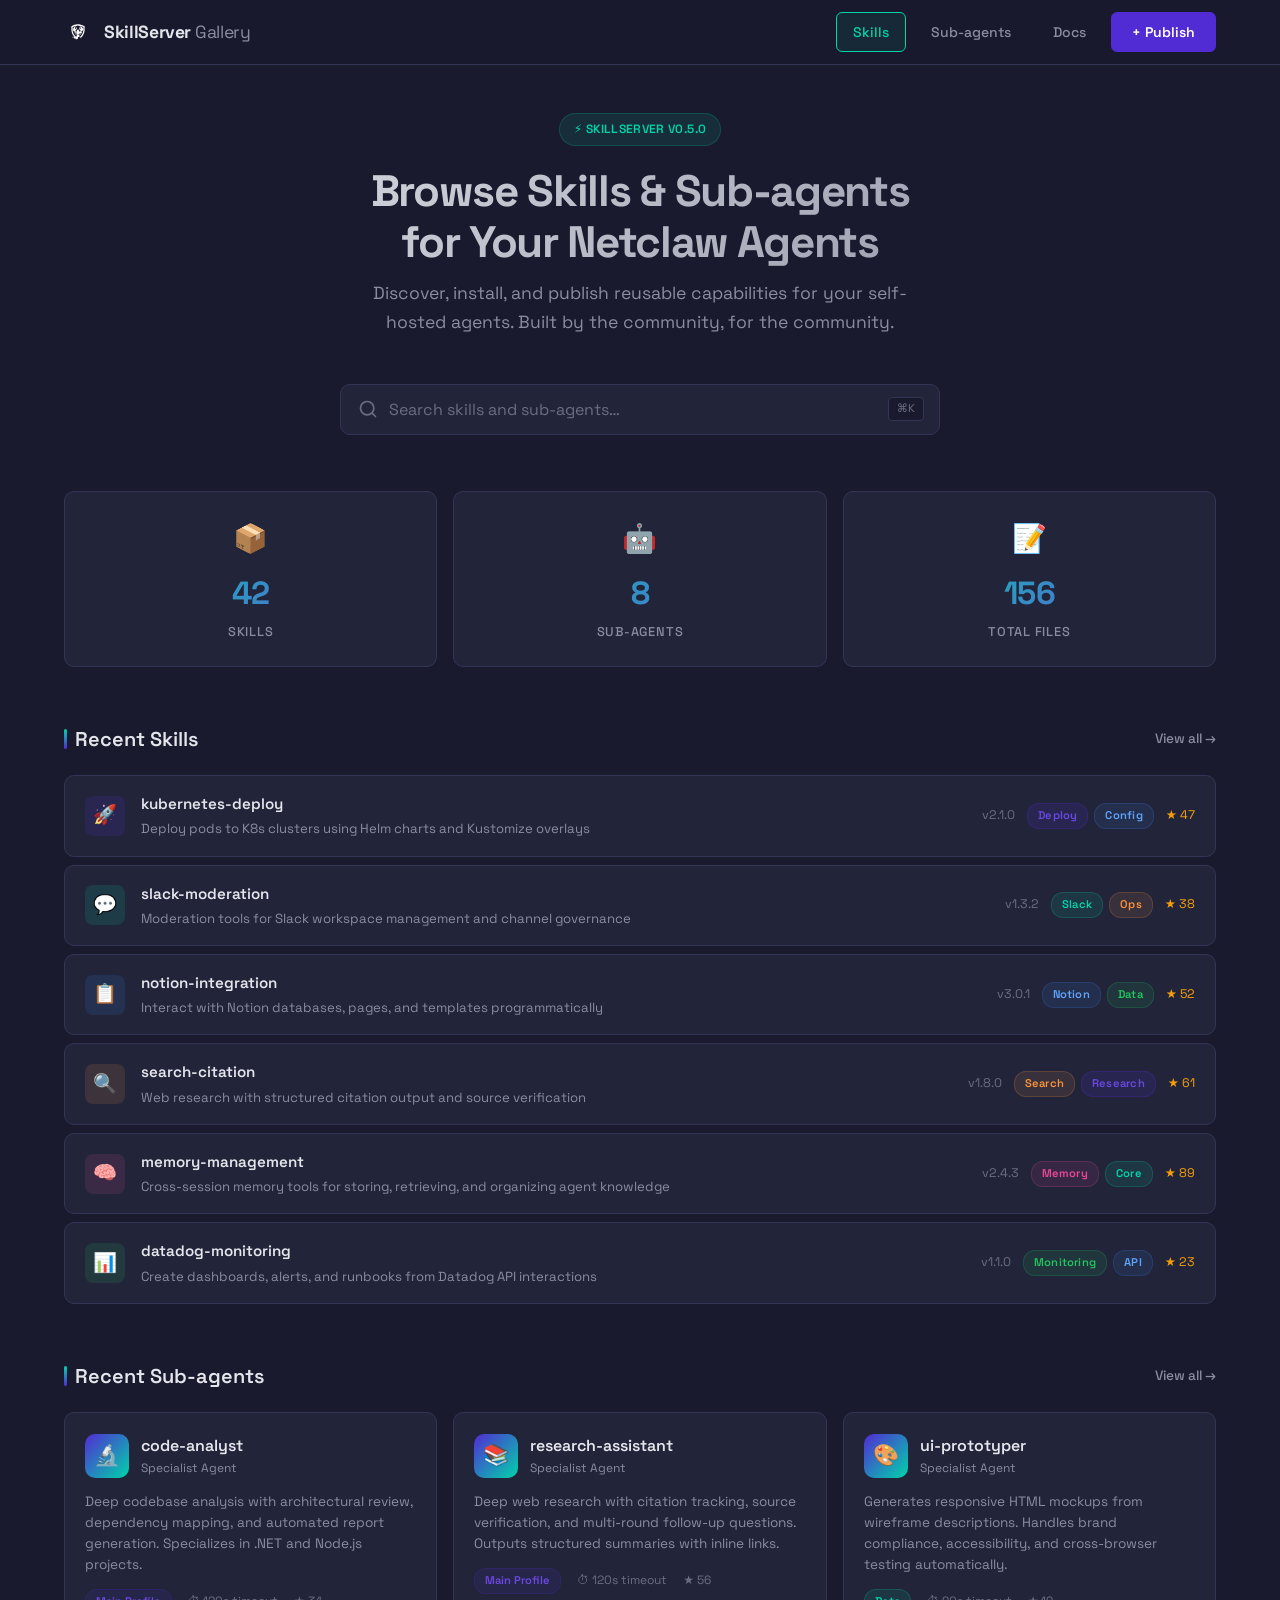
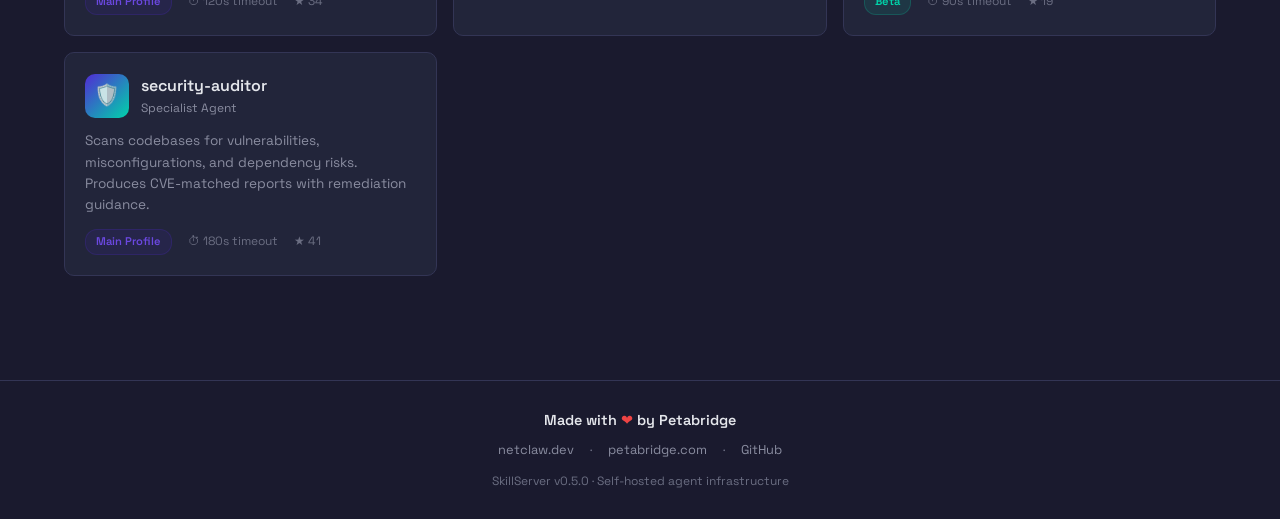
==== src/SkillServer/wwwroot/index.html @ 47d84a57 "feat: add static gallery UI mockups - Shared stylesheet (style.css) with NetClaw brand styling - Hom" ====
<!DOCTYPE html>
<html lang="en">
<head>
<meta charset="utf-8">
<meta name="viewport" content="width=device-width, initial-scale=1">
<title>SkillServer Gallery</title>
<link rel="preconnect" href="https://fonts.googleapis.com">
<link rel="preconnect" href="https://fonts.gstatic.com" crossorigin>
<link href="https://fonts.googleapis.com/css2?family=Space+Grotesk:wght@400;500;600;700&display=swap" rel="stylesheet">
<link rel="stylesheet" href="style.css">
</head>
<body>

<!-- ═══ NAV ═══ -->
<nav class="nav">
  <div class="nav-inner">
    <a href="/" class="nav-brand">
      <!-- Netclaw lobster icon (extracted from brand, white fill, no bg) -->
      <svg xmlns="http://www.w3.org/2000/svg" viewBox="0 0 2048 2048" width="32" height="32">
        <path d="M997.4 461.4c56.9-4 122.9 3.9 178.9 14.3 122 22.7 225.5 64 333.4 124.1 1.3 67-1.7 133.4 1.3 200.4.4 34.8 1.7 68.6-1.3 103.3-11.4 146.6-62.7 287.3-148.3 406.8-47.9 65.6-114.9 133.7-177.3 186 5.9-9 10.5-18.8 13.7-29.1 4.7-16.2 3.2-36.8-5.3-52.3-8.6-15.4-25.2-18.6-40.9-23.1 25.8-20.9 43.1-34.8 67.3-58.1 117.6-113.4 183.7-273.2 195.6-435 2.6-35.6 2.2-68.5 2.2-104.4L1417 660.8c-112.7-58.5-237-97.4-364.3-103-26.1-1.5-49.4-.5-75.4 1.3-124 8.4-234.9 45.9-345.1 101.4-.2 41.8-.1 83.5.3 125.3.193 70.3-.91 133.3 12.985 202.9 25.533 127.93 77.16 241.16 169.278 334.53 16.006 16.07 32.907 31.23 50.621 45.41 10.24 8.09 20.941 15.34 30.894 23.79-18.984 6.01-38.382 10.21-44.136 32.5-6.934 26.87 1.98 49.11 14.661 72.49-42.539-35.75-84.017-77.92-121.26-118.9-120.792-132.91-187.237-296.13-202.704-474.582-4.246-48.987-3.469-100.891-3.545-150.65L539.2 658.1c-.01-18.28-1.19-39.61.933-57.82C679.4 518 836.36 470.5 997.4 461.4z" fill="white"/>
        <path d="M1012 1180.4c4.4-.52 13.33-.66 18.02-.48 33.49 1.3 70.13 15.87 93.92 39.72 4.68 4.9 7.94 11.8 7.33 18.72-1.17 13.51-21.58 26.17-31.78 34.41 8.53-.02 29.73.13 34.1 8.15 10.53 19.33-30.41 46.07-18.53 56.94 75.14-6.87 21.37 38.26-3.52 62-47.77-5.71-109.99 8.72-86.82 72.4-13.49 37.09-49.71 68.46-84.99 84.6-2.58-5.13-5.95-10.61-8.67-15.74-18.83-35.53-11.69-60.97 17.35-86.81-20.97 41.9-3.97 64.94-49.32 106.17-3.71 3.17-6.54 5.08-10.53 7.82-13.81-9.48-42.92-39.19-51.78-53.56-14.936-24.24-10.58-56.34-3.91-82.54-38.446 35.78-33.447 62.55-8.254 104.38-39.044-19.13-89.362-63.02-90.821-110.59-.338-11.02-6.439-23.14-14.437-30.65-21.367-20.08-50.599-18.12-77.838-17.64-10.108 9.93-41.699 37.31-40.567 51.54-.21 2.72-1.545 5.24-3.659 6.93-7.724 6.06-25.106 3.33-34.96 2.47L947.1 1329.1c-30.39-24.28-60.325-55.52 3.166-56.42-3.188-2.71-8.619-7.04-12.028-9.22-40.215-25.71-11.836-49.47 17.414-65.77 18.314-10.21 34.497-15.05 56.387-17.28z" fill="white"/>
        <path d="M1072.7 821.2c4.03.39 6.98.79 10.04 3.3 2.03 6.48-13.6 20.97-15.67 36.37-3.89 28.83 63.95 37.61 30.57 63.2 43.15 53.65 57.27 134.69 46.26 202.02-3.83 23.38-13.28 45.44-25.45 65.68-57.56-36.61-110.11-39.94-170.83-9.05l-17.77 9.84c-38.755-69.39-33.565-162.73.808-232.8C937 948.68 944.2 937.44 952 925.6c-3.966-3.077-8.276-6.539-9.275-11.844-3.223-17.116 30.137-25.209 36.525-37.772 11.967-23.535-12.18-37.332-14.386-46.695 5.755-13.591 23.263-3.305 28.767 5.378 8.211 12.949 7.201 20.788 5.006 34.736 22.41-5.66 27.71-7.483 50.76-.112-1.62-20.186.11-39.548 23.33-45.323z" fill="white"/>
        <path d="M1167.6 613.4c23.69-2.58 68.43 9.06 90.06 18.68 55.96 24.88 104.11 70.44 126.68 127.97 17.28 43.51 18.92 91.91 1.06 135.36-38.07 92.59-148.8 110.08-187.8 6.712-12.19-6.733-17.89-11.857-27.73-21.634-59.04-59.52-78.15-172.91-2.38-227.38-5.83-24.647-10.57-42.002-7.25-67.591C1162.25 727.1 1170.91 748.57 1197.76 770.25c2.22 8.23 3.23 13.45 4.57 21.91 15.49-15.75 51.04-4.66 30.78 34.07 11.7-14.48 14.35-35.24-2.21-47.13 11.7-21.31 6.92-37.58-10.58-51.15-10.68-35.76-33.11-47.47-64.05-63.7-4.63.81-10.31 1.16-13.67 1.58z" fill="white"/>
        <path d="M869.9 613.4c7.52-.76 18.25-.2 25.78.48-21.61 12.04-52.66 29.14-60.16 54.84-4.41 15.1-11.94 15.23-18.31 29.02-4.53 9.81-4.49 20.97-1.07 31.09-14.95 14.11-17 32.55-2.78 48.02-2.97 6.13-6.43 14.06-5.37 21 1.952 12.76 17.212 12.455 26.745 15.474 3.475 1.1 7.451 3.95 10.488 6.051.858-7.025 1.682-13.125 2.959-20.077 8-8.365 16.679-12.614 23.14-23.685 24.736-42.386 20.678-78.032 10.976-122.311 3.529 2.672 6.99 5.432 10.381 8.279C916.42 687.99 929.68 720.48 931.64 750.21c3.302 50.27-14.78 94.36-47.06 131.99-11.04 12.05-20.55 18.65-34 27.35-2.8 12.76-8.46 24.71-16.58 34.94-15.24 18.84-39.27 32.32-63.42 34.62-36.39 3.46-67.62-18.98-88.73-46.65-32.71-42.89-26.64-99.93-11.66-150.46 8.905-30.03 23.141-53.7 43.366-77.39C745.58 648 805.84 617.6 869.9 613.4z" fill="white"/>
        <path d="M845.7 950.6c14.88 6.32 3.59 19.98 13.27 29.05C864.5 985.2 872.2 978 878.5 978.1c11.64.25 16.24 13.92 15.06 23.71-2.84 23.43-8.1 45.95-7.58 69.72-25.67-4.03-42.35-7.76-66.26-18.77-30.45-14.19-55.93-37.22-73.12-66.08 27.73 3.34 53.31-1.5 76.4-17.9C831.3 961 837.9 954.1 845.7 950.6z" fill="white"/>
        <path d="M1202.8 951.4c3.86 1.02 19.14 15.94 27.21 20.65 22.56 13.14 47.65 20.22 73.41 14.27-16.55 30.23-38.98 49.74-69.04 66.08-26.52 12.7-40.65 15.84-68.98 19.06-.39-10.71-1.39-21.39-3.07-31.99-1.88-12.39-8.51-35.03-6.83-44.75 2.4-13.84 17.6-17.95 27.92-11.94 7.61 4.43 14.13-13.26 12.55-19.12-1.07-3.96 2-8.75 6.72-12.25z" fill="white"/>
        <path d="M721.1 1012.4c5.03 4.06 16.35 19.6 24.56 26.59 42.95 36.53 83.58 51.3 138.12 58.32.68 13.59 2.59 27.09 5.69 40.34-29.1 0-57.76-7.05-83.58-20.45-41.91-22.07-70.76-59.91-84.79-104.7z" fill="white"/>
        <path d="M1328.5 1012c.31 11.48-24.36 52.78-33.02 62.6-40.16 45.54-76.97 57.86-134.16 63.5-.57-3.03-5.01-33.38-5.37-41.7-3.63-.17-7.24-.41-10.86-.74-60.42-5.45-113.7-37.68-152.09-83.66z" fill="white"/>
        <path d="M732.9 1120.5c10.79 7.1 21.16 17.68 33.09 24.8 28.87 17.22 62.24 29.51 96.33 27.11 12.29-.87 23.03-3.55 34.8-6.25l15.91 34.22C846.1 1227 764.4 1181 732.9 1120.5z" fill="white"/>
        <path d="M1313.9 1123l.66 1.36c-25.9 41.38-66.3 73.56-115.22 81.14-23.51 3.65-41.92 1.11-64.73-3.99 3.61-9.37 12.68-26.04 17.5-35.97 8.44 3.31 17.27 5.54 26.28 6.63 52.21 6.2 96.02-18.8 135.51-49.17z" fill="white"/>
      </svg>
      <div class="nav-brand-text">SkillServer<span>Gallery</span></div>
    </a>
    <div class="nav-links">
      <a href="/skills" class="nav-link active">Skills</a>
      <a href="/sub-agents" class="nav-link">Sub-agents</a>
      <a href="/docs" class="nav-link">Docs</a>
      <a href="/publish" class="nav-cta">+ Publish</a>
    </div>
  </div>
</nav>

<!-- ═══ MAIN ═══ -->
<main class="main">

  <!-- Hero -->
  <section class="hero">
    <div class="hero-badge">⚡ SkillServer v0.5.0</div>
    <h1>Browse Skills &amp; Sub-agents<br>for Your Netclaw Agents</h1>
    <p>Discover, install, and publish reusable capabilities for your self-hosted agents. Built by the community, for the community.</p>
  </section>

  <!-- Search -->
  <div class="search-wrap">
    <svg class="search-icon" viewBox="0 0 24 24" fill="none" stroke="currentColor" stroke-width="2" stroke-linecap="round" stroke-linejoin="round"><circle cx="11" cy="11" r="8"/><line x1="21" y1="21" x2="16.65" y2="16.65"/></svg>
    <input type="text" class="search-input" placeholder="Search skills and sub-agents…" readonly>
    <span class="search-kbd">⌘K</span>
  </div>

  <!-- Stats -->
  <div class="stats">
    <div class="stat">
      <div class="stat-icon">📦</div>
      <div>
        <div class="stat-number">42</div>
        <div class="stat-label">Skills</div>
      </div>
    </div>
    <div class="stat">
      <div class="stat-icon">🤖</div>
      <div>
        <div class="stat-number">8</div>
        <div class="stat-label">Sub-agents</div>
      </div>
    </div>
    <div class="stat">
      <div class="stat-icon">📝</div>
      <div>
        <div class="stat-number">156</div>
        <div class="stat-label">Total Files</div>
      </div>
    </div>
  </div>

  <!-- Recent Skills -->
  <section class="section">
    <div class="section-header">
      <h2>Recent Skills</h2>
      <a href="/skills">View all →</a>
    </div>
    <div class="skill-list">

      <div class="skill-card">
        <div class="skill-icon purple">🚀</div>
        <div class="skill-info">
          <div class="skill-name">kubernetes-deploy</div>
          <div class="skill-desc">Deploy pods to K8s clusters using Helm charts and Kustomize overlays</div>
        </div>
        <div class="skill-meta">
          <span class="skill-version">v2.1.0</span>
          <div class="tags">
            <span class="tag tag-purple">Deploy</span>
            <span class="tag tag-blue">Config</span>
          </div>
          <span class="skill-stars">★ 47</span>
        </div>
      </div>

      <div class="skill-card">
        <div class="skill-icon teal">💬</div>
        <div class="skill-info">
          <div class="skill-name">slack-moderation</div>
          <div class="skill-desc">Moderation tools for Slack workspace management and channel governance</div>
        </div>
        <div class="skill-meta">
          <span class="skill-version">v1.3.2</span>
          <div class="tags">
            <span class="tag tag-teal">Slack</span>
            <span class="tag tag-orange">Ops</span>
          </div>
          <span class="skill-stars">★ 38</span>
        </div>
      </div>

      <div class="skill-card">
        <div class="skill-icon blue">📋</div>
        <div class="skill-info">
          <div class="skill-name">notion-integration</div>
          <div class="skill-desc">Interact with Notion databases, pages, and templates programmatically</div>
        </div>
        <div class="skill-meta">
          <span class="skill-version">v3.0.1</span>
          <div class="tags">
            <span class="tag tag-blue">Notion</span>
            <span class="tag tag-green">Data</span>
          </div>
          <span class="skill-stars">★ 52</span>
        </div>
      </div>

      <div class="skill-card">
        <div class="skill-icon orange">🔍</div>
        <div class="skill-info">
          <div class="skill-name">search-citation</div>
          <div class="skill-desc">Web research with structured citation output and source verification</div>
        </div>
        <div class="skill-meta">
          <span class="skill-version">v1.8.0</span>
          <div class="tags">
            <span class="tag tag-orange">Search</span>
            <span class="tag tag-purple">Research</span>
          </div>
          <span class="skill-stars">★ 61</span>
        </div>
      </div>

      <div class="skill-card">
        <div class="skill-icon pink">🧠</div>
        <div class="skill-info">
          <div class="skill-name">memory-management</div>
          <div class="skill-desc">Cross-session memory tools for storing, retrieving, and organizing agent knowledge</div>
        </div>
        <div class="skill-meta">
          <span class="skill-version">v2.4.3</span>
          <div class="tags">
            <span class="tag tag-pink">Memory</span>
            <span class="tag tag-teal">Core</span>
          </div>
          <span class="skill-stars">★ 89</span>
        </div>
      </div>

      <div class="skill-card">
        <div class="skill-icon green">📊</div>
        <div class="skill-info">
          <div class="skill-name">datadog-monitoring</div>
          <div class="skill-desc">Create dashboards, alerts, and runbooks from Datadog API interactions</div>
        </div>
        <div class="skill-meta">
          <span class="skill-version">v1.1.0</span>
          <div class="tags">
            <span class="tag tag-green">Monitoring</span>
            <span class="tag tag-blue">API</span>
          </div>
          <span class="skill-stars">★ 23</span>
        </div>
      </div>

    </div>
  </section>

  <!-- Recent Sub-agents -->
  <section class="section">
    <div class="section-header">
      <h2>Recent Sub-agents</h2>
      <a href="/sub-agents">View all →</a>
    </div>
    <div class="agent-grid">

      <div class="agent-card">
        <div class="agent-header">
          <div class="agent-avatar">🔬</div>
          <div>
            <div class="agent-name">code-analyst</div>
            <div class="agent-type">Specialist Agent</div>
          </div>
        </div>
        <div class="agent-body">Deep codebase analysis with architectural review, dependency mapping, and automated report generation. Specializes in .NET and Node.js projects.</div>
        <div class="agent-footer">
          <span class="agent-badge">Main Profile</span>
          <span class="agent-stat">⏱ 120s timeout</span>
          <span class="agent-stat">★ 34</span>
        </div>
      </div>

      <div class="agent-card">
        <div class="agent-header">
          <div class="agent-avatar">📚</div>
          <div>
            <div class="agent-name">research-assistant</div>
            <div class="agent-type">Specialist Agent</div>
          </div>
        </div>
        <div class="agent-body">Deep web research with citation tracking, source verification, and multi-round follow-up questions. Outputs structured summaries with inline links.</div>
        <div class="agent-footer">
          <span class="agent-badge">Main Profile</span>
          <span class="agent-stat">⏱ 120s timeout</span>
          <span class="agent-stat">★ 56</span>
        </div>
      </div>

      <div class="agent-card">
        <div class="agent-header">
          <div class="agent-avatar">🎨</div>
          <div>
            <div class="agent-name">ui-prototyper</div>
            <div class="agent-type">Specialist Agent</div>
          </div>
        </div>
        <div class="agent-body">Generates responsive HTML mockups from wireframe descriptions. Handles brand compliance, accessibility, and cross-browser testing automatically.</div>
        <div class="agent-footer">
          <span class="agent-badge teal">Beta</span>
          <span class="agent-stat">⏱ 90s timeout</span>
          <span class="agent-stat">★ 19</span>
        </div>
      </div>

      <div class="agent-card">
        <div class="agent-header">
          <div class="agent-avatar">🛡️</div>
          <div>
            <div class="agent-name">security-auditor</div>
            <div class="agent-type">Specialist Agent</div>
          </div>
        </div>
        <div class="agent-body">Scans codebases for vulnerabilities, misconfigurations, and dependency risks. Produces CVE-matched reports with remediation guidance.</div>
        <div class="agent-footer">
          <span class="agent-badge">Main Profile</span>
          <span class="agent-stat">⏱ 180s timeout</span>
          <span class="agent-stat">★ 41</span>
        </div>
      </div>

    </div>
  </section>

</main>

<!-- ═══ FOOTER ═══ -->
<footer class="footer">
  <div class="footer-inner">
    <div class="footer-brand">Made with <span class="heart">❤️</span> by Petabridge</div>
    <div class="footer-links">
      <a href="https://netclaw.dev">netclaw.dev</a>
      <span>·</span>
      <a href="https://petabridge.com">petabridge.com</a>
      <span>·</span>
      <a href="https://github.com/netclaw-dev">GitHub</a>
    </div>
    <div class="footer-version">SkillServer v0.5.0 · Self-hosted agent infrastructure</div>
  </div>
</footer>

</body>
</html>
---- src/SkillServer/wwwroot/style.css ----
/* SkillServer Gallery - Shared Stylesheet */
/* ── Reset ── */
*,*::before,*::after{box-sizing:border-box;margin:0;padding:0}
:root{
  --purple:#512BD4;--purple-light:#6B48E0;--purple-dark:#3D1F9E;
  --teal:#00D4AA;--teal-dark:#00B894;
  --bg:#1a1a2e;--bg-card:#22253a;--bg-card-hover:#2a2d4a;
  --border:#333555;--border-light:#444666;
  --text:#e4e6eb;--text-muted:#8a8da0;--text-dim:#6b6e82;
  --radius:10px;--radius-sm:6px;
}
html{scroll-behavior:smooth}
body{font-family:'Space Grotesk',system-ui,sans-serif;background:var(--bg);color:var(--text);line-height:1.6;min-height:100vh;display:flex;flex-direction:column;-webkit-font-smoothing:antialiased;-moz-osx-font-smoothing:grayscale}
a{color:var(--teal);text-decoration:none;transition:color .2s}
a:hover{color:var(--teal-dark)}

/* ── NAV ── */
.nav{position:sticky;top:0;z-index:100;background:rgba(26,26,46,.85);backdrop-filter:blur(12px);-webkit-backdrop-filter:blur(12px);border-bottom:1px solid var(--border)}
.nav-inner{max-width:1200px;margin:0 auto;padding:0 24px;display:flex;align-items:center;justify-content:space-between;height:64px}
.nav-brand{display:flex;align-items:center;gap:12px}
.nav-brand svg{height:28px;width:auto}
.nav-brand-text{font-size:1.1rem;font-weight:700;letter-spacing:-.02em;color:var(--text)}
.nav-brand-text span{color:var(--text-muted);font-weight:400;margin-left:4px}
.nav-links{display:flex;align-items:center;gap:8px}
.nav-link{padding:8px 16px;border-radius:var(--radius-sm);font-size:.875rem;font-weight:500;color:var(--text-muted);transition:all .2s;border:1px solid transparent}
.nav-link:hover{color:var(--text);background:var(--bg-card);border-color:var(--border)}
.nav-link.active{color:var(--teal);border-color:var(--teal);background:rgba(0,212,170,.08)}
.nav-cta{padding:8px 20px;border-radius:var(--radius-sm);font-size:.875rem;font-weight:600;color:#fff;background:var(--purple);border:1px solid var(--purple);transition:all .2s}
.nav-cta:hover{background:var(--purple-light);border-color:var(--purple-light);color:#fff}

/* ── MAIN ── */
.main{flex:1;max-width:1200px;margin:0 auto;padding:48px 24px;width:100%}

/* ── HERO ── */
.hero{text-align:center;margin-bottom:48px}
.hero-badge{display:inline-flex;align-items:center;gap:6px;padding:6px 14px;border-radius:20px;font-size:.75rem;font-weight:600;color:var(--teal);background:rgba(0,212,170,.1);border:1px solid rgba(0,212,170,.2);margin-bottom:20px;letter-spacing:.03em;text-transform:uppercase}
.hero h1{font-size:2.75rem;font-weight:700;line-height:1.15;letter-spacing:-.03em;margin-bottom:12px;background:linear-gradient(135deg,var(--text) 0%,var(--text-muted) 100%);-webkit-background-clip:text;-webkit-text-fill-color:transparent;background-clip:text}
.hero p{font-size:1.1rem;color:var(--text-muted);max-width:560px;margin:0 auto 32px}

/* ── PAGE HEADER ── */
.page-header{display:flex;align-items:center;justify-content:space-between;margin-bottom:32px;flex-wrap:wrap;gap:16px}
.page-header h1{font-size:1.75rem;font-weight:700;letter-spacing:-.02em}
.page-header p{font-size:.95rem;color:var(--text-muted)}
.breadcrumb{display:flex;align-items:center;gap:8px;font-size:.85rem;color:var(--text-muted);margin-bottom:24px}
.breadcrumb a{color:var(--teal)}
.breadcrumb a:hover{color:var(--teal-dark)}
.breadcrumb span{color:var(--text-dim)}

/* ── SEARCH ── */
.search-wrap{max-width:600px;margin:0 auto 56px;position:relative}
.search-wrap svg.search-icon{position:absolute;left:18px;top:50%;transform:translateY(-50%);width:20px;height:20px;color:var(--text-dim);pointer-events:none}
.search-input{width:100%;padding:14px 20px 14px 48px;border-radius:var(--radius);border:1px solid var(--border);background:var(--bg-card);color:var(--text);font-family:inherit;font-size:1rem;outline:none;transition:border-color .2s,box-shadow .2s}
.search-input::placeholder{color:var(--text-dim)}
.search-input:focus{border-color:var(--purple);box-shadow:0 0 0 3px rgba(81,43,212,.25)}
.search-kbd{position:absolute;right:16px;top:50%;transform:translateY(-50%);padding:2px 8px;border-radius:4px;font-size:.7rem;font-family:inherit;color:var(--text-dim);background:var(--bg);border:1px solid var(--border)}
.search-wrap-inline{max-width:400px;position:relative}
.search-wrap-inline .search-input{font-size:.875rem;padding:10px 16px 10px 40px}
.search-wrap-inline svg.search-icon{width:16px;height:16px;left:12px}

/* ── STATS ── */
.stats{display:grid;grid-template-columns:repeat(3,1fr);gap:16px;margin-bottom:56px}
.stat{background:var(--bg-card);border:1px solid var(--border);border-radius:var(--radius);padding:24px;text-align:center;transition:border-color .2s,transform .2s}
.stat:hover{border-color:var(--border-light);transform:translateY(-2px)}
.stat-icon{font-size:1.75rem;margin-bottom:8px}
.stat-number{font-size:2rem;font-weight:700;letter-spacing:-.02em;margin-bottom:2px;background:linear-gradient(135deg,var(--teal) 0%,var(--purple-light) 100%);-webkit-background-clip:text;-webkit-text-fill-color:transparent;background-clip:text}
.stat-label{font-size:.8rem;color:var(--text-muted);text-transform:uppercase;letter-spacing:.06em;font-weight:500}

/* ── SECTIONS ── */
.section{margin-bottom:56px}
.section-header{display:flex;align-items:center;justify-content:space-between;margin-bottom:20px}
.section-header h2{font-size:1.25rem;font-weight:600;display:flex;align-items:center;gap:8px}
.section-header h2::before{content:'';width:3px;height:20px;border-radius:2px;background:linear-gradient(180deg,var(--teal),var(--purple))}
.section-header a{font-size:.85rem;font-weight:500;color:var(--text-muted);transition:color .2s}
.section-header a:hover{color:var(--teal)}

/* ── SKILL CARDS ── */
.skill-list{display:flex;flex-direction:column;gap:8px}
.skill-card{display:flex;align-items:center;gap:16px;padding:16px 20px;background:var(--bg-card);border:1px solid var(--border);border-radius:var(--radius);transition:all .2s;cursor:default}
.skill-card:hover{border-color:var(--border-light);background:var(--bg-card-hover);transform:translateX(4px)}
.skill-icon{width:40px;height:40px;border-radius:8px;display:flex;align-items:center;justify-content:center;font-size:1.2rem;flex-shrink:0}
.skill-icon.purple{background:rgba(81,43,212,.15);color:var(--purple-light)}
.skill-icon.teal{background:rgba(0,212,170,.12);color:var(--teal)}
.skill-icon.blue{background:rgba(59,130,246,.12);color:#60a5fa}
.skill-icon.orange{background:rgba(251,146,60,.12);color:#fb923c}
.skill-icon.pink{background:rgba(236,72,153,.12);color:#ec4899}
.skill-icon.green{background:rgba(34,197,94,.12);color:#22c55e}
.skill-info{flex:1;min-width:0}
.skill-name{font-weight:600;font-size:.95rem;margin-bottom:2px}
.skill-desc{font-size:.825rem;color:var(--text-muted);white-space:nowrap;overflow:hidden;text-overflow:ellipsis}
.skill-meta{display:flex;align-items:center;gap:12px;flex-shrink:0}
.skill-version{font-size:.78rem;color:var(--text-dim);font-family:'Space Grotesk',monospace;white-space:nowrap}
.skill-stars{display:flex;align-items:center;gap:4px;font-size:.78rem;color:#f59e0b;white-space:nowrap}
.tag{display:inline-flex;padding:3px 10px;border-radius:12px;font-size:.7rem;font-weight:600;letter-spacing:.02em}
.tag-purple{background:rgba(81,43,212,.15);color:var(--purple-light);border:1px solid rgba(81,43,212,.25)}
.tag-teal{background:rgba(0,212,170,.1);color:var(--teal);border:1px solid rgba(0,212,170,.2)}
.tag-blue{background:rgba(59,130,246,.1);color:#60a5fa;border:1px solid rgba(59,130,246,.2)}
.tag-orange{background:rgba(251,146,60,.1);color:#fb923c;border:1px solid rgba(251,146,60,.2)}
.tag-pink{background:rgba(236,72,153,.1);color:#ec4899;border:1px solid rgba(236,72,153,.2)}
.tag-green{background:rgba(34,197,94,.1);color:#22c55e;border:1px solid rgba(34,197,94,.2)}
.tags{display:flex;gap:6px;flex-wrap:wrap;flex-shrink:0}

/* ── SUB-AGENT CARDS ── */
.agent-grid{display:grid;grid-template-columns:repeat(auto-fill,minmax(340px,1fr));gap:16px}
.agent-card{background:var(--bg-card);border:1px solid var(--border);border-radius:var(--radius);padding:20px;transition:all .2s}
.agent-card:hover{border-color:var(--border-light);background:var(--bg-card-hover);transform:translateY(-2px)}
.agent-header{display:flex;align-items:center;gap:12px;margin-bottom:12px}
.agent-avatar{width:44px;height:44px;border-radius:10px;display:flex;align-items:center;justify-content:center;font-size:1.3rem;flex-shrink:0;background:linear-gradient(135deg,var(--purple),var(--teal))}
.agent-name{font-weight:600;font-size:1rem}
.agent-type{font-size:.75rem;color:var(--text-muted);margin-top:1px}
.agent-body{font-size:.85rem;color:var(--text-muted);margin-bottom:14px;line-height:1.55}
.agent-footer{display:flex;align-items:center;gap:16px}
.agent-badge{display:inline-flex;align-items:center;gap:4px;padding:3px 10px;border-radius:12px;font-size:.7rem;font-weight:600;background:rgba(81,43,212,.1);color:var(--purple-light);border:1px solid rgba(81,43,212,.2)}
.agent-badge.teal{background:rgba(0,212,170,.1);color:var(--teal);border-color:rgba(0,212,170,.2)}
.agent-stat{font-size:.75rem;color:var(--text-dim);display:flex;align-items:center;gap:4px}

/* ── FILTER BAR ── */
.filter-bar{display:flex;align-items:center;gap:12px;margin-bottom:24px;flex-wrap:wrap}
.filter-btn{padding:6px 14px;border-radius:20px;font-size:.8rem;font-weight:500;color:var(--text-muted);background:transparent;border:1px solid var(--border);cursor:pointer;transition:all .2s}
.filter-btn:hover{color:var(--text);border-color:var(--border-light);background:var(--bg-card)}
.filter-btn.active{color:var(--teal);border-color:var(--teal);background:rgba(0,212,170,.08)}
.result-count{font-size:.85rem;color:var(--text-muted);margin-left:auto}

/* ── PAGINATION ── */
.pagination{display:flex;align-items:center;justify-content:center;gap:8px;margin-top:40px}
.page-btn{width:36px;height:36px;display:flex;align-items:center;justify-content:center;border-radius:var(--radius-sm);font-size:.85rem;font-weight:500;color:var(--text-muted);background:transparent;border:1px solid var(--border);cursor:pointer;transition:all .2s}
.page-btn:hover{color:var(--text);border-color:var(--border-light);background:var(--bg-card)}
.page-btn.active{color:var(--teal);border-color:var(--teal);background:rgba(0,212,170,.08)}
.page-btn.disabled{opacity:.4;cursor:not-allowed}

/* ── DETAIL PAGE ── */
.detail-header{margin-bottom:32px}
.detail-title{display:flex;align-items:center;gap:16px;margin-bottom:8px;flex-wrap:wrap}
.detail-title h1{font-size:1.75rem;font-weight:700;letter-spacing:-.02em}
.detail-version{font-size:.9rem;color:var(--text-muted);font-family:'Space Grotesk',monospace}
.detail-version .latest{color:var(--teal);font-weight:600}
.detail-description{font-size:1.05rem;color:var(--text-muted);line-height:1.6;margin-bottom:24px;max-width:700px}
.detail-meta{display:flex;gap:24px;margin-bottom:32px;flex-wrap:wrap}
.meta-item{display:flex;flex-direction:column;gap:2px}
.meta-label{font-size:.7rem;color:var(--text-dim);text-transform:uppercase;letter-spacing:.06em}
.meta-value{font-size:.9rem;font-weight:600}

/* ── CODE BLOCK ── */
.code-block{background:var(--bg-card);border:1px solid var(--border);border-radius:var(--radius);padding:20px;font-family:'Fira Code','Cascadia Code',monospace;font-size:.85rem;line-height:1.7;overflow-x:auto;color:var(--text-muted)}
.code-block .comment{color:var(--text-dim)}
.code-block .keyword{color:var(--purple-light)}
.code-block .string{color:var(--teal)}
.code-block .title{color:var(--text)}

/* ── VERSION HISTORY ── */
.version-list{display:flex;flex-direction:column;gap:4px}
.version-row{display:flex;align-items:center;gap:16px;padding:12px 16px;border-radius:var(--radius-sm);transition:background .2s;cursor:pointer}
.version-row:hover{background:var(--bg-card)}
.version-row.current{background:var(--bg-card)}
.version-tag{font-size:.85rem;font-weight:600;font-family:'Space Grotesk',monospace;min-width:80px}
.version-tag.latest{color:var(--teal)}
.version-date{font-size:.8rem;color:var(--text-dim)}
.version-size{font-size:.8rem;color:var(--text-dim);margin-left:auto}

/* ── FOOTER ── */
.footer{border-top:1px solid var(--border);padding:28px 24px;text-align:center;margin-top:auto}
.footer-inner{max-width:1200px;margin:0 auto}
.footer-brand{font-size:.9rem;font-weight:600;color:var(--text);margin-bottom:6px}
.footer-brand .heart{color:#ef4444}
.footer-links{display:flex;align-items:center;justify-content:center;gap:16px;font-size:.8rem;color:var(--text-dim);margin-top:8px}
.footer-links a{color:var(--text-muted)}
.footer-links a:hover{color:var(--teal)}
.footer-version{font-size:.75rem;color:var(--text-dim);margin-top:12px}

/* ── COPY BUTTON ── */
.copy-btn{display:inline-flex;align-items:center;gap:6px;padding:6px 12px;border-radius:var(--radius-sm);font-size:.78rem;font-weight:500;color:var(--text-muted);background:var(--bg-card);border:1px solid var(--border);cursor:pointer;transition:all .2s;font-family:inherit}
.copy-btn:hover{color:var(--text);border-color:var(--border-light);background:var(--bg-card-hover)}
.copy-btn.copied{color:var(--teal);border-color:var(--teal);background:rgba(0,212,170,.08)}
.copy-btn svg{width:14px;height:14px;flex-shrink:0}

/* ── RESPONSIVE ── */
@media(max-width:768px){
  .nav-inner{height:56px}
  .nav-links{display:none}
  .hero h1{font-size:1.85rem}
  .hero p{font-size:.95rem}
  .stats{grid-template-columns:1fr;gap:12px}
  .stat{display:flex;align-items:center;gap:16px;text-align:left;padding:16px 20px}
  .stat-icon{margin-bottom:0;font-size:1.4rem}
  .stat-number{font-size:1.5rem;margin-bottom:0}
  .skill-card{flex-direction:column;align-items:flex-start;gap:10px;padding:14px 16px}
  .skill-meta{width:100%;justify-content:space-between}
  .agent-grid{grid-template-columns:1fr}
  .section{margin-bottom:40px}
  .main{padding:32px 16px}
  .search-kbd{display:none}
  .detail-meta{flex-direction:column;gap:12px}
  .filter-bar{gap:8px}
}
@media(max-width:480px){
  .hero h1{font-size:1.5rem}
  .hero-badge{font-size:.65rem;padding:4px 10px}
  .stat{padding:14px 16px}
  .stat-number{font-size:1.25rem}
  .agent-card{padding:16px}
  .detail-title h1{font-size:1.4rem}
}
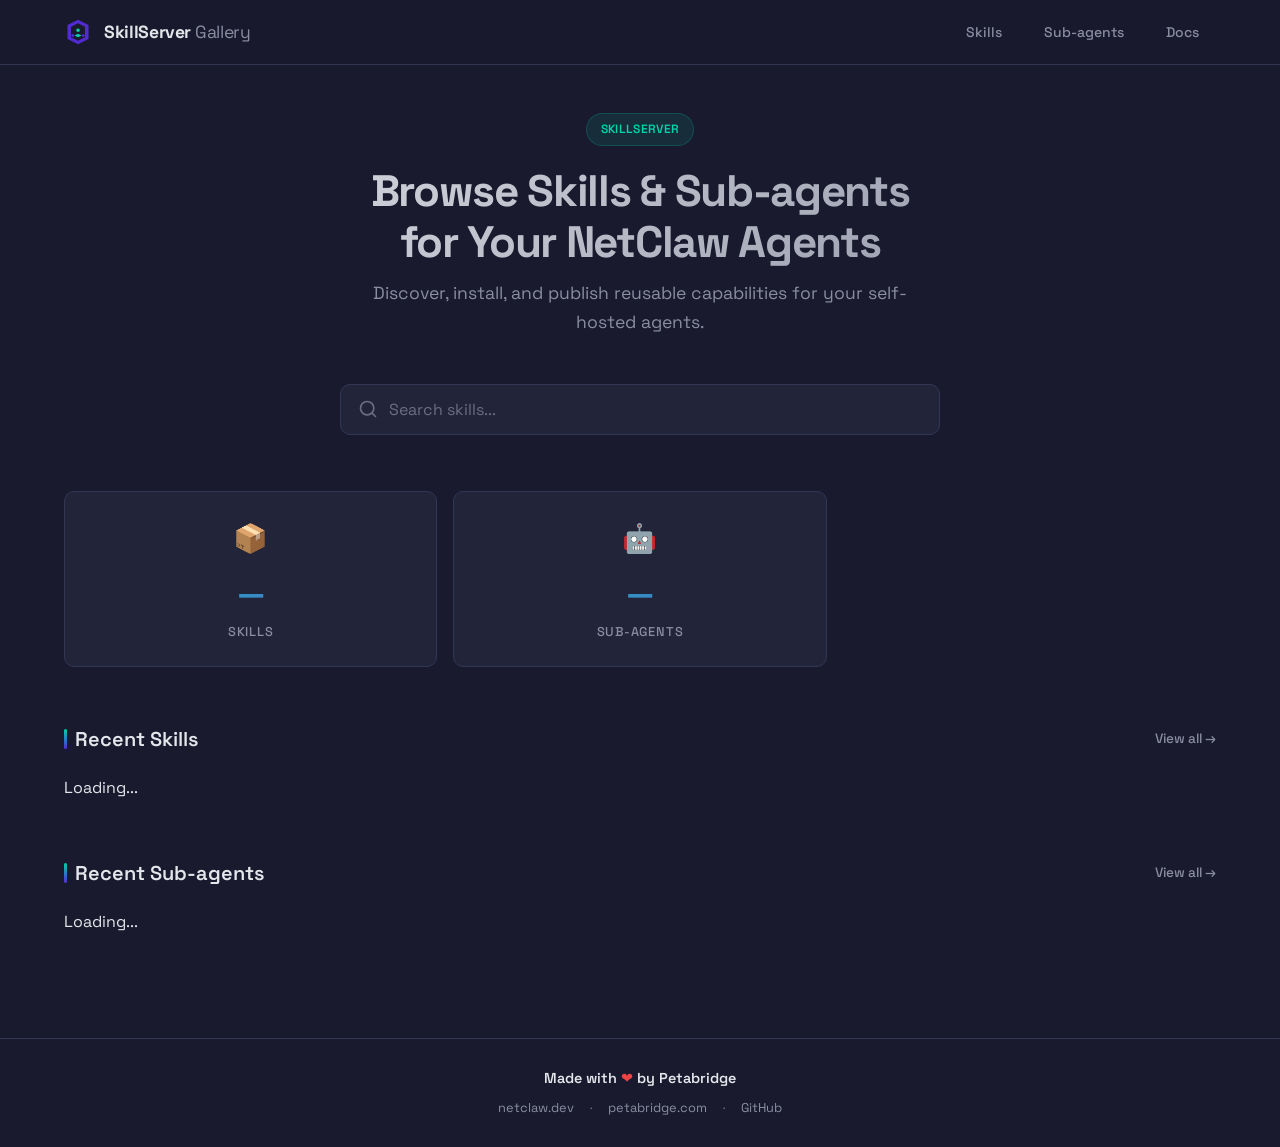
==== commit 413a7200: "Add dynamic gallery UI with CSR, folder-based routes, and E2E tests - Add rewrite middleware for SPA" ====
--- a/src/SkillServer/wwwroot/index.html
+++ b/src/SkillServer/wwwroot/index.html
@@ -11,262 +11,72 @@
 </head>
 <body>
 
-<!-- ═══ NAV ═══ -->
 <nav class="nav">
   <div class="nav-inner">
     <a href="/" class="nav-brand">
-      <!-- Netclaw lobster icon (extracted from brand, white fill, no bg) -->
-      <svg xmlns="http://www.w3.org/2000/svg" viewBox="0 0 2048 2048" width="32" height="32">
-        <path d="M997.4 461.4c56.9-4 122.9 3.9 178.9 14.3 122 22.7 225.5 64 333.4 124.1 1.3 67-1.7 133.4 1.3 200.4.4 34.8 1.7 68.6-1.3 103.3-11.4 146.6-62.7 287.3-148.3 406.8-47.9 65.6-114.9 133.7-177.3 186 5.9-9 10.5-18.8 13.7-29.1 4.7-16.2 3.2-36.8-5.3-52.3-8.6-15.4-25.2-18.6-40.9-23.1 25.8-20.9 43.1-34.8 67.3-58.1 117.6-113.4 183.7-273.2 195.6-435 2.6-35.6 2.2-68.5 2.2-104.4L1417 660.8c-112.7-58.5-237-97.4-364.3-103-26.1-1.5-49.4-.5-75.4 1.3-124 8.4-234.9 45.9-345.1 101.4-.2 41.8-.1 83.5.3 125.3.193 70.3-.91 133.3 12.985 202.9 25.533 127.93 77.16 241.16 169.278 334.53 16.006 16.07 32.907 31.23 50.621 45.41 10.24 8.09 20.941 15.34 30.894 23.79-18.984 6.01-38.382 10.21-44.136 32.5-6.934 26.87 1.98 49.11 14.661 72.49-42.539-35.75-84.017-77.92-121.26-118.9-120.792-132.91-187.237-296.13-202.704-474.582-4.246-48.987-3.469-100.891-3.545-150.65L539.2 658.1c-.01-18.28-1.19-39.61.933-57.82C679.4 518 836.36 470.5 997.4 461.4z" fill="white"/>
-        <path d="M1012 1180.4c4.4-.52 13.33-.66 18.02-.48 33.49 1.3 70.13 15.87 93.92 39.72 4.68 4.9 7.94 11.8 7.33 18.72-1.17 13.51-21.58 26.17-31.78 34.41 8.53-.02 29.73.13 34.1 8.15 10.53 19.33-30.41 46.07-18.53 56.94 75.14-6.87 21.37 38.26-3.52 62-47.77-5.71-109.99 8.72-86.82 72.4-13.49 37.09-49.71 68.46-84.99 84.6-2.58-5.13-5.95-10.61-8.67-15.74-18.83-35.53-11.69-60.97 17.35-86.81-20.97 41.9-3.97 64.94-49.32 106.17-3.71 3.17-6.54 5.08-10.53 7.82-13.81-9.48-42.92-39.19-51.78-53.56-14.936-24.24-10.58-56.34-3.91-82.54-38.446 35.78-33.447 62.55-8.254 104.38-39.044-19.13-89.362-63.02-90.821-110.59-.338-11.02-6.439-23.14-14.437-30.65-21.367-20.08-50.599-18.12-77.838-17.64-10.108 9.93-41.699 37.31-40.567 51.54-.21 2.72-1.545 5.24-3.659 6.93-7.724 6.06-25.106 3.33-34.96 2.47L947.1 1329.1c-30.39-24.28-60.325-55.52 3.166-56.42-3.188-2.71-8.619-7.04-12.028-9.22-40.215-25.71-11.836-49.47 17.414-65.77 18.314-10.21 34.497-15.05 56.387-17.28z" fill="white"/>
-        <path d="M1072.7 821.2c4.03.39 6.98.79 10.04 3.3 2.03 6.48-13.6 20.97-15.67 36.37-3.89 28.83 63.95 37.61 30.57 63.2 43.15 53.65 57.27 134.69 46.26 202.02-3.83 23.38-13.28 45.44-25.45 65.68-57.56-36.61-110.11-39.94-170.83-9.05l-17.77 9.84c-38.755-69.39-33.565-162.73.808-232.8C937 948.68 944.2 937.44 952 925.6c-3.966-3.077-8.276-6.539-9.275-11.844-3.223-17.116 30.137-25.209 36.525-37.772 11.967-23.535-12.18-37.332-14.386-46.695 5.755-13.591 23.263-3.305 28.767 5.378 8.211 12.949 7.201 20.788 5.006 34.736 22.41-5.66 27.71-7.483 50.76-.112-1.62-20.186.11-39.548 23.33-45.323z" fill="white"/>
-        <path d="M1167.6 613.4c23.69-2.58 68.43 9.06 90.06 18.68 55.96 24.88 104.11 70.44 126.68 127.97 17.28 43.51 18.92 91.91 1.06 135.36-38.07 92.59-148.8 110.08-187.8 6.712-12.19-6.733-17.89-11.857-27.73-21.634-59.04-59.52-78.15-172.91-2.38-227.38-5.83-24.647-10.57-42.002-7.25-67.591C1162.25 727.1 1170.91 748.57 1197.76 770.25c2.22 8.23 3.23 13.45 4.57 21.91 15.49-15.75 51.04-4.66 30.78 34.07 11.7-14.48 14.35-35.24-2.21-47.13 11.7-21.31 6.92-37.58-10.58-51.15-10.68-35.76-33.11-47.47-64.05-63.7-4.63.81-10.31 1.16-13.67 1.58z" fill="white"/>
-        <path d="M869.9 613.4c7.52-.76 18.25-.2 25.78.48-21.61 12.04-52.66 29.14-60.16 54.84-4.41 15.1-11.94 15.23-18.31 29.02-4.53 9.81-4.49 20.97-1.07 31.09-14.95 14.11-17 32.55-2.78 48.02-2.97 6.13-6.43 14.06-5.37 21 1.952 12.76 17.212 12.455 26.745 15.474 3.475 1.1 7.451 3.95 10.488 6.051.858-7.025 1.682-13.125 2.959-20.077 8-8.365 16.679-12.614 23.14-23.685 24.736-42.386 20.678-78.032 10.976-122.311 3.529 2.672 6.99 5.432 10.381 8.279C916.42 687.99 929.68 720.48 931.64 750.21c3.302 50.27-14.78 94.36-47.06 131.99-11.04 12.05-20.55 18.65-34 27.35-2.8 12.76-8.46 24.71-16.58 34.94-15.24 18.84-39.27 32.32-63.42 34.62-36.39 3.46-67.62-18.98-88.73-46.65-32.71-42.89-26.64-99.93-11.66-150.46 8.905-30.03 23.141-53.7 43.366-77.39C745.58 648 805.84 617.6 869.9 613.4z" fill="white"/>
-        <path d="M845.7 950.6c14.88 6.32 3.59 19.98 13.27 29.05C864.5 985.2 872.2 978 878.5 978.1c11.64.25 16.24 13.92 15.06 23.71-2.84 23.43-8.1 45.95-7.58 69.72-25.67-4.03-42.35-7.76-66.26-18.77-30.45-14.19-55.93-37.22-73.12-66.08 27.73 3.34 53.31-1.5 76.4-17.9C831.3 961 837.9 954.1 845.7 950.6z" fill="white"/>
-        <path d="M1202.8 951.4c3.86 1.02 19.14 15.94 27.21 20.65 22.56 13.14 47.65 20.22 73.41 14.27-16.55 30.23-38.98 49.74-69.04 66.08-26.52 12.7-40.65 15.84-68.98 19.06-.39-10.71-1.39-21.39-3.07-31.99-1.88-12.39-8.51-35.03-6.83-44.75 2.4-13.84 17.6-17.95 27.92-11.94 7.61 4.43 14.13-13.26 12.55-19.12-1.07-3.96 2-8.75 6.72-12.25z" fill="white"/>
-        <path d="M721.1 1012.4c5.03 4.06 16.35 19.6 24.56 26.59 42.95 36.53 83.58 51.3 138.12 58.32.68 13.59 2.59 27.09 5.69 40.34-29.1 0-57.76-7.05-83.58-20.45-41.91-22.07-70.76-59.91-84.79-104.7z" fill="white"/>
-        <path d="M1328.5 1012c.31 11.48-24.36 52.78-33.02 62.6-40.16 45.54-76.97 57.86-134.16 63.5-.57-3.03-5.01-33.38-5.37-41.7-3.63-.17-7.24-.41-10.86-.74-60.42-5.45-113.7-37.68-152.09-83.66z" fill="white"/>
-        <path d="M732.9 1120.5c10.79 7.1 21.16 17.68 33.09 24.8 28.87 17.22 62.24 29.51 96.33 27.11 12.29-.87 23.03-3.55 34.8-6.25l15.91 34.22C846.1 1227 764.4 1181 732.9 1120.5z" fill="white"/>
-        <path d="M1313.9 1123l.66 1.36c-25.9 41.38-66.3 73.56-115.22 81.14-23.51 3.65-41.92 1.11-64.73-3.99 3.61-9.37 12.68-26.04 17.5-35.97 8.44 3.31 17.27 5.54 26.28 6.63 52.21 6.2 96.02-18.8 135.51-49.17z" fill="white"/>
-      </svg>
+      <svg viewBox="0 0 32 32" fill="none" xmlns="http://www.w3.org/2000/svg"><path d="M16 2L4 8v16l12 6 12-6V8L16 2z" fill="#512BD4"/><path d="M16 6l-8 4v12l8 4 8-4V10L16 6z" fill="#1a1a2e"/><path d="M14 14c0-1.1.9-2 2-2s2 .9 2 2-.9 2-2 2-2-.9-2-2z" fill="#00D4AA"/><path d="M12 20l4-2 4 2-4 2-4-2z" fill="#00D4AA"/><path d="M10 18l2 2-2 2-2-2 2-2z" fill="#512BD4"/><path d="M22 18l-2 2 2 2 2-2-2-2z" fill="#512BD4"/></svg>
       <div class="nav-brand-text">SkillServer<span>Gallery</span></div>
     </a>
     <div class="nav-links">
-      <a href="/skills" class="nav-link active">Skills</a>
-      <a href="/sub-agents" class="nav-link">Sub-agents</a>
-      <a href="/docs" class="nav-link">Docs</a>
-      <a href="/publish" class="nav-cta">+ Publish</a>
+      <a href="/skills/" class="nav-link">Skills</a>
+      <a href="/subagents/" class="nav-link">Sub-agents</a>
+      <a href="#" class="nav-link">Docs</a>
     </div>
   </div>
 </nav>
 
-<!-- ═══ MAIN ═══ -->
 <main class="main">
 
-  <!-- Hero -->
   <section class="hero">
-    <div class="hero-badge">⚡ SkillServer v0.5.0</div>
-    <h1>Browse Skills &amp; Sub-agents<br>for Your Netclaw Agents</h1>
-    <p>Discover, install, and publish reusable capabilities for your self-hosted agents. Built by the community, for the community.</p>
+    <div class="hero-badge">SkillServer</div>
+    <h1>Browse Skills &amp; Sub-agents<br>for Your NetClaw Agents</h1>
+    <p>Discover, install, and publish reusable capabilities for your self-hosted agents.</p>
   </section>
 
-  <!-- Search -->
   <div class="search-wrap">
     <svg class="search-icon" viewBox="0 0 24 24" fill="none" stroke="currentColor" stroke-width="2" stroke-linecap="round" stroke-linejoin="round"><circle cx="11" cy="11" r="8"/><line x1="21" y1="21" x2="16.65" y2="16.65"/></svg>
-    <input type="text" class="search-input" placeholder="Search skills and sub-agents…" readonly>
-    <span class="search-kbd">⌘K</span>
+    <input type="text" class="search-input" id="search" placeholder="Search skills...">
   </div>
 
-  <!-- Stats -->
   <div class="stats">
     <div class="stat">
       <div class="stat-icon">📦</div>
       <div>
-        <div class="stat-number">42</div>
+        <div class="stat-number" id="skill-count">—</div>
         <div class="stat-label">Skills</div>
       </div>
     </div>
     <div class="stat">
       <div class="stat-icon">🤖</div>
       <div>
-        <div class="stat-number">8</div>
+        <div class="stat-number" id="agent-count">—</div>
         <div class="stat-label">Sub-agents</div>
-      </div>
-    </div>
-    <div class="stat">
-      <div class="stat-icon">📝</div>
-      <div>
-        <div class="stat-number">156</div>
-        <div class="stat-label">Total Files</div>
       </div>
     </div>
   </div>
 
-  <!-- Recent Skills -->
   <section class="section">
     <div class="section-header">
       <h2>Recent Skills</h2>
-      <a href="/skills">View all →</a>
+      <a href="/skills/">View all →</a>
     </div>
-    <div class="skill-list">
-
-      <div class="skill-card">
-        <div class="skill-icon purple">🚀</div>
-        <div class="skill-info">
-          <div class="skill-name">kubernetes-deploy</div>
-          <div class="skill-desc">Deploy pods to K8s clusters using Helm charts and Kustomize overlays</div>
-        </div>
-        <div class="skill-meta">
-          <span class="skill-version">v2.1.0</span>
-          <div class="tags">
-            <span class="tag tag-purple">Deploy</span>
-            <span class="tag tag-blue">Config</span>
-          </div>
-          <span class="skill-stars">★ 47</span>
-        </div>
-      </div>
-
-      <div class="skill-card">
-        <div class="skill-icon teal">💬</div>
-        <div class="skill-info">
-          <div class="skill-name">slack-moderation</div>
-          <div class="skill-desc">Moderation tools for Slack workspace management and channel governance</div>
-        </div>
-        <div class="skill-meta">
-          <span class="skill-version">v1.3.2</span>
-          <div class="tags">
-            <span class="tag tag-teal">Slack</span>
-            <span class="tag tag-orange">Ops</span>
-          </div>
-          <span class="skill-stars">★ 38</span>
-        </div>
-      </div>
-
-      <div class="skill-card">
-        <div class="skill-icon blue">📋</div>
-        <div class="skill-info">
-          <div class="skill-name">notion-integration</div>
-          <div class="skill-desc">Interact with Notion databases, pages, and templates programmatically</div>
-        </div>
-        <div class="skill-meta">
-          <span class="skill-version">v3.0.1</span>
-          <div class="tags">
-            <span class="tag tag-blue">Notion</span>
-            <span class="tag tag-green">Data</span>
-          </div>
-          <span class="skill-stars">★ 52</span>
-        </div>
-      </div>
-
-      <div class="skill-card">
-        <div class="skill-icon orange">🔍</div>
-        <div class="skill-info">
-          <div class="skill-name">search-citation</div>
-          <div class="skill-desc">Web research with structured citation output and source verification</div>
-        </div>
-        <div class="skill-meta">
-          <span class="skill-version">v1.8.0</span>
-          <div class="tags">
-            <span class="tag tag-orange">Search</span>
-            <span class="tag tag-purple">Research</span>
-          </div>
-          <span class="skill-stars">★ 61</span>
-        </div>
-      </div>
-
-      <div class="skill-card">
-        <div class="skill-icon pink">🧠</div>
-        <div class="skill-info">
-          <div class="skill-name">memory-management</div>
-          <div class="skill-desc">Cross-session memory tools for storing, retrieving, and organizing agent knowledge</div>
-        </div>
-        <div class="skill-meta">
-          <span class="skill-version">v2.4.3</span>
-          <div class="tags">
-            <span class="tag tag-pink">Memory</span>
-            <span class="tag tag-teal">Core</span>
-          </div>
-          <span class="skill-stars">★ 89</span>
-        </div>
-      </div>
-
-      <div class="skill-card">
-        <div class="skill-icon green">📊</div>
-        <div class="skill-info">
-          <div class="skill-name">datadog-monitoring</div>
-          <div class="skill-desc">Create dashboards, alerts, and runbooks from Datadog API interactions</div>
-        </div>
-        <div class="skill-meta">
-          <span class="skill-version">v1.1.0</span>
-          <div class="tags">
-            <span class="tag tag-green">Monitoring</span>
-            <span class="tag tag-blue">API</span>
-          </div>
-          <span class="skill-stars">★ 23</span>
-        </div>
-      </div>
-
+    <div class="skill-list" id="recent-skills">
+      <div class="loading">Loading...</div>
     </div>
   </section>
 
-  <!-- Recent Sub-agents -->
   <section class="section">
     <div class="section-header">
       <h2>Recent Sub-agents</h2>
-      <a href="/sub-agents">View all →</a>
+      <a href="/subagents/">View all →</a>
     </div>
-    <div class="agent-grid">
-
-      <div class="agent-card">
-        <div class="agent-header">
-          <div class="agent-avatar">🔬</div>
-          <div>
-            <div class="agent-name">code-analyst</div>
-            <div class="agent-type">Specialist Agent</div>
-          </div>
-        </div>
-        <div class="agent-body">Deep codebase analysis with architectural review, dependency mapping, and automated report generation. Specializes in .NET and Node.js projects.</div>
-        <div class="agent-footer">
-          <span class="agent-badge">Main Profile</span>
-          <span class="agent-stat">⏱ 120s timeout</span>
-          <span class="agent-stat">★ 34</span>
-        </div>
-      </div>
-
-      <div class="agent-card">
-        <div class="agent-header">
-          <div class="agent-avatar">📚</div>
-          <div>
-            <div class="agent-name">research-assistant</div>
-            <div class="agent-type">Specialist Agent</div>
-          </div>
-        </div>
-        <div class="agent-body">Deep web research with citation tracking, source verification, and multi-round follow-up questions. Outputs structured summaries with inline links.</div>
-        <div class="agent-footer">
-          <span class="agent-badge">Main Profile</span>
-          <span class="agent-stat">⏱ 120s timeout</span>
-          <span class="agent-stat">★ 56</span>
-        </div>
-      </div>
-
-      <div class="agent-card">
-        <div class="agent-header">
-          <div class="agent-avatar">🎨</div>
-          <div>
-            <div class="agent-name">ui-prototyper</div>
-            <div class="agent-type">Specialist Agent</div>
-          </div>
-        </div>
-        <div class="agent-body">Generates responsive HTML mockups from wireframe descriptions. Handles brand compliance, accessibility, and cross-browser testing automatically.</div>
-        <div class="agent-footer">
-          <span class="agent-badge teal">Beta</span>
-          <span class="agent-stat">⏱ 90s timeout</span>
-          <span class="agent-stat">★ 19</span>
-        </div>
-      </div>
-
-      <div class="agent-card">
-        <div class="agent-header">
-          <div class="agent-avatar">🛡️</div>
-          <div>
-            <div class="agent-name">security-auditor</div>
-            <div class="agent-type">Specialist Agent</div>
-          </div>
-        </div>
-        <div class="agent-body">Scans codebases for vulnerabilities, misconfigurations, and dependency risks. Produces CVE-matched reports with remediation guidance.</div>
-        <div class="agent-footer">
-          <span class="agent-badge">Main Profile</span>
-          <span class="agent-stat">⏱ 180s timeout</span>
-          <span class="agent-stat">★ 41</span>
-        </div>
-      </div>
-
+    <div class="agent-grid" id="recent-agents">
+      <div class="loading">Loading...</div>
     </div>
   </section>
 
 </main>
 
-<!-- ═══ FOOTER ═══ -->
 <footer class="footer">
   <div class="footer-inner">
     <div class="footer-brand">Made with <span class="heart">❤️</span> by Petabridge</div>
@@ -277,9 +87,71 @@
       <span>·</span>
       <a href="https://github.com/netclaw-dev">GitHub</a>
     </div>
-    <div class="footer-version">SkillServer v0.5.0 · Self-hosted agent infrastructure</div>
   </div>
 </footer>
 
+<script type="module">
+import { fetchSkills, fetchSubAgents } from '/js/api.js';
+
+const skillList = document.getElementById('recent-skills');
+const agentList = document.getElementById('recent-agents');
+const skillCount = document.getElementById('skill-count');
+const agentCount = document.getElementById('agent-count');
+const search = document.getElementById('search');
+
+try {
+    const [skills, agents] = await Promise.all([fetchSkills(), fetchSubAgents()]);
+    skillCount.textContent = skills.length;
+    agentCount.textContent = agents.length;
+
+    skillList.innerHTML = skills.length === 0
+        ? '<p>No skills found.</p>'
+        : skills.slice(0, 6).map(renderSkillCard).join('');
+
+    agentList.innerHTML = agents.length === 0
+        ? '<p>No sub-agents found.</p>'
+        : agents.slice(0, 4).map(renderAgentCard).join('');
+} catch (err) {
+    skillList.innerHTML = `<div class="error">Failed to load: ${err.message}</div>`;
+    agentList.innerHTML = '';
+}
+
+search.addEventListener('keydown', (e) => {
+    if (e.key === 'Enter') {
+        const q = e.target.value.trim();
+        window.location.href = `/skills/${q ? '?q=' + encodeURIComponent(q) : ''}`;
+    }
+});
+
+function renderSkillCard(skill) {
+    return `
+        <a href="/skills/${encodeURIComponent(skill.name)}/" class="skill-card">
+            <div class="skill-info">
+                <div class="skill-name">${skill.name}</div>
+                <div class="skill-desc">${skill.description || ''}</div>
+            </div>
+            <div class="skill-meta">
+                <span class="skill-version">v${skill.latestVersion}</span>
+                ${skill.category ? `<div class="tags"><span class="tag">${skill.category}</span></div>` : ''}
+            </div>
+        </a>
+    `;
+}
+
+function renderAgentCard(agent) {
+    return `
+        <a href="/subagents/${encodeURIComponent(agent.name)}/" class="agent-card">
+            <div class="agent-header">
+                <div class="agent-name">${agent.name}</div>
+            </div>
+            <div class="agent-body">${agent.description || ''}</div>
+            <div class="agent-footer">
+                <span class="agent-stat">v${agent.latestVersion}</span>
+            </div>
+        </a>
+    `;
+}
+</script>
+
 </body>
-</html>+</html>
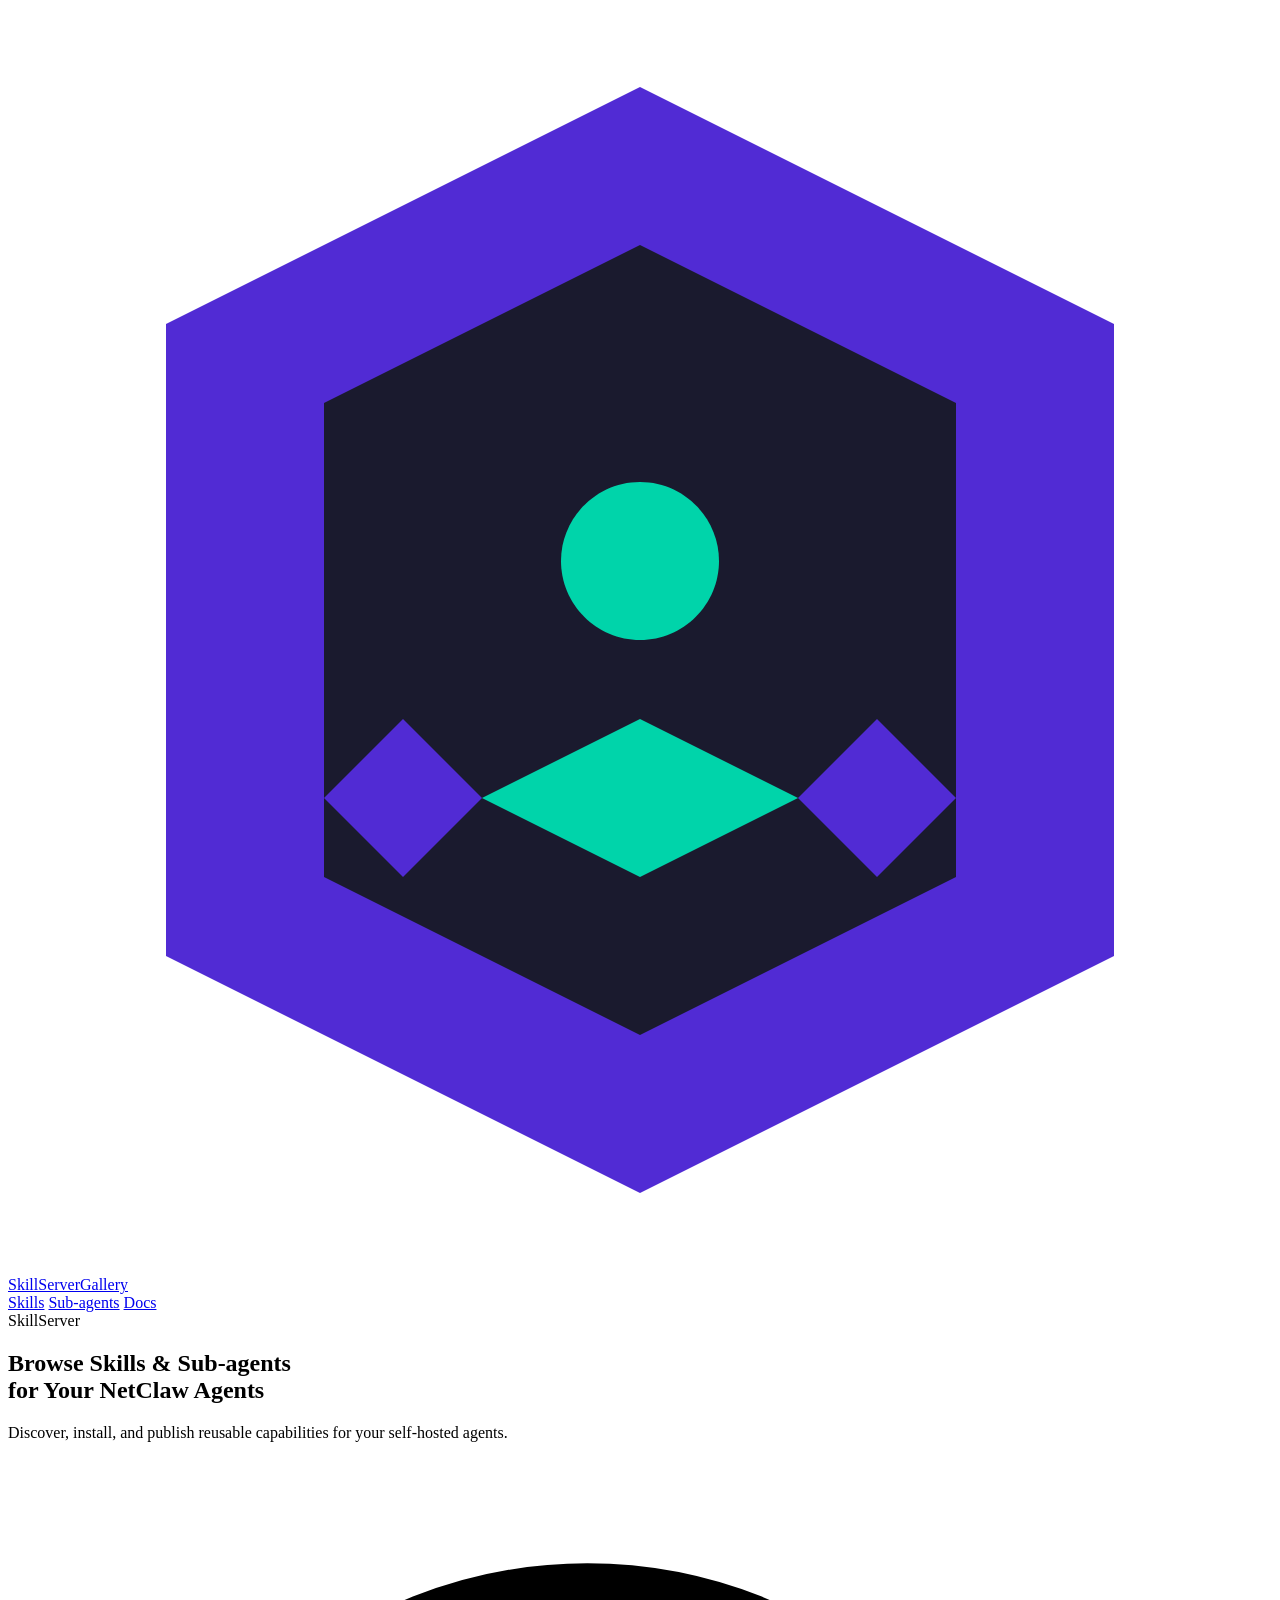
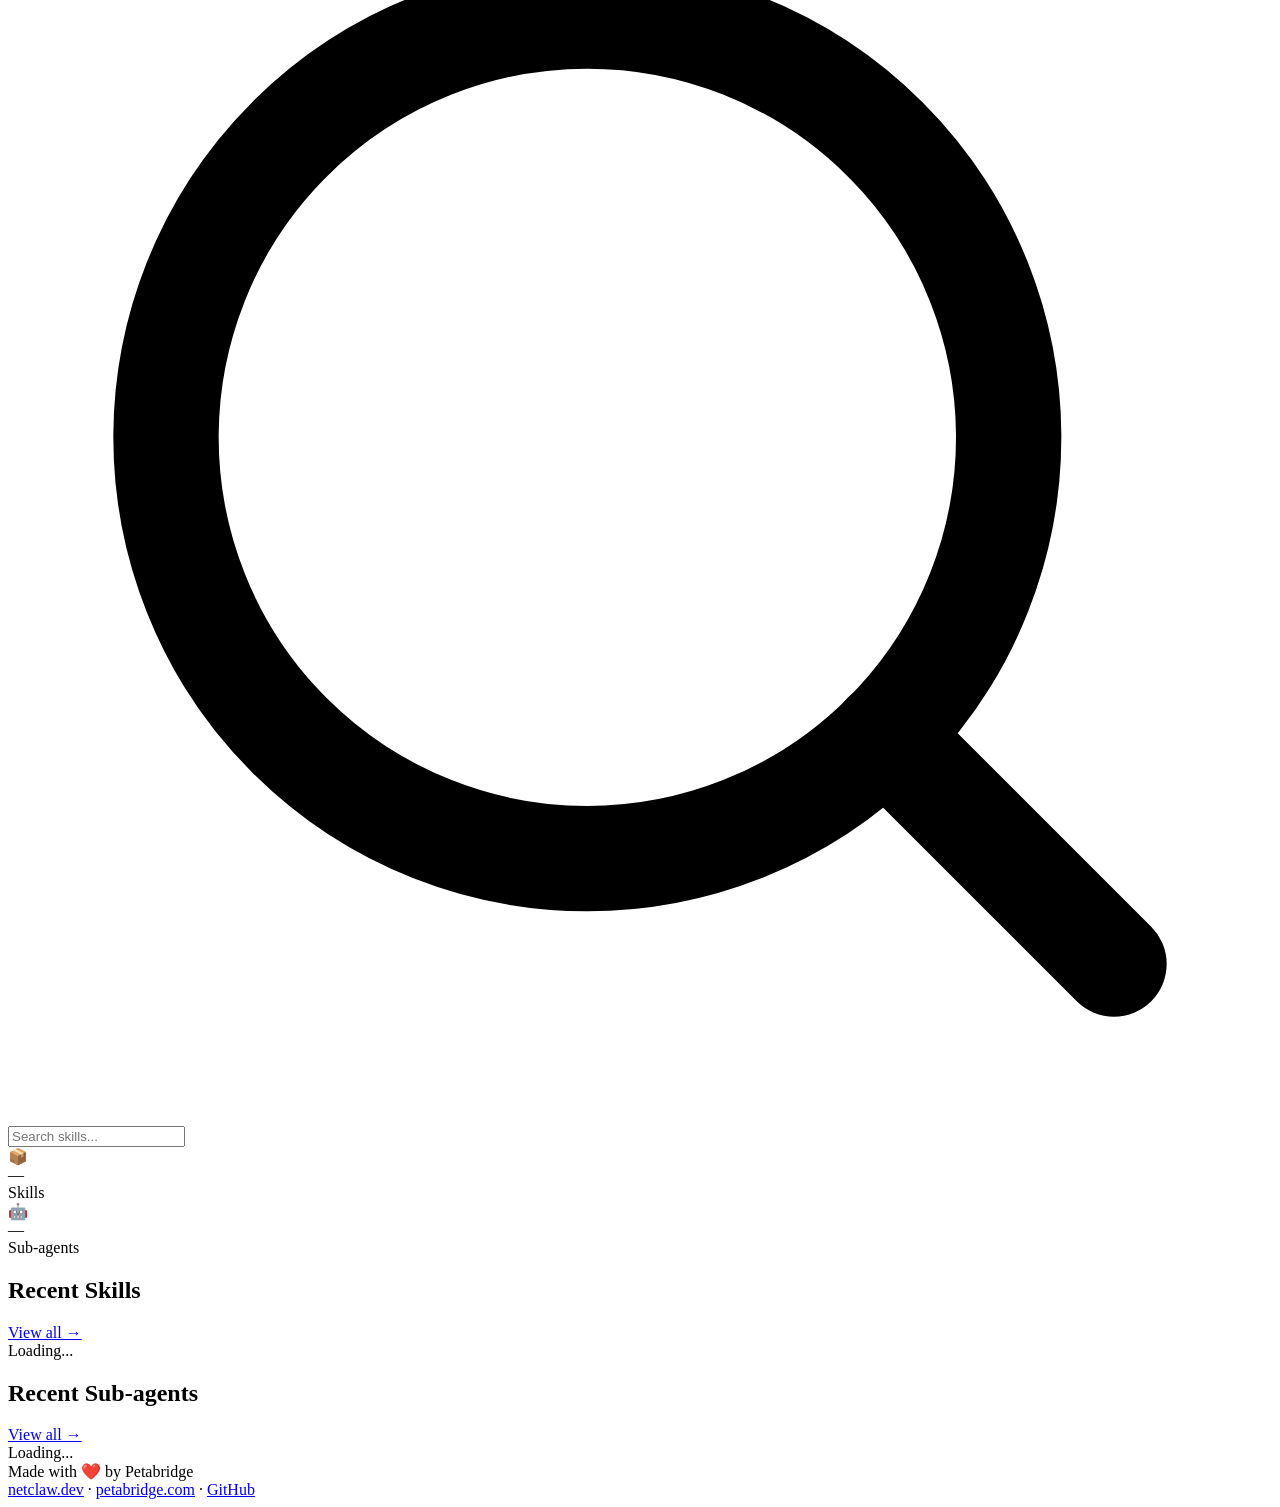
==== commit 9bacacd0: "Harden gallery browser styling tests" ====
--- a/src/SkillServer/wwwroot/index.html
+++ b/src/SkillServer/wwwroot/index.html
@@ -7,7 +7,7 @@
 <link rel="preconnect" href="https://fonts.googleapis.com">
 <link rel="preconnect" href="https://fonts.gstatic.com" crossorigin>
 <link href="https://fonts.googleapis.com/css2?family=Space+Grotesk:wght@400;500;600;700&display=swap" rel="stylesheet">
-<link rel="stylesheet" href="style.css">
+<link rel="stylesheet" href="/style.css">
 </head>
 <body>
 
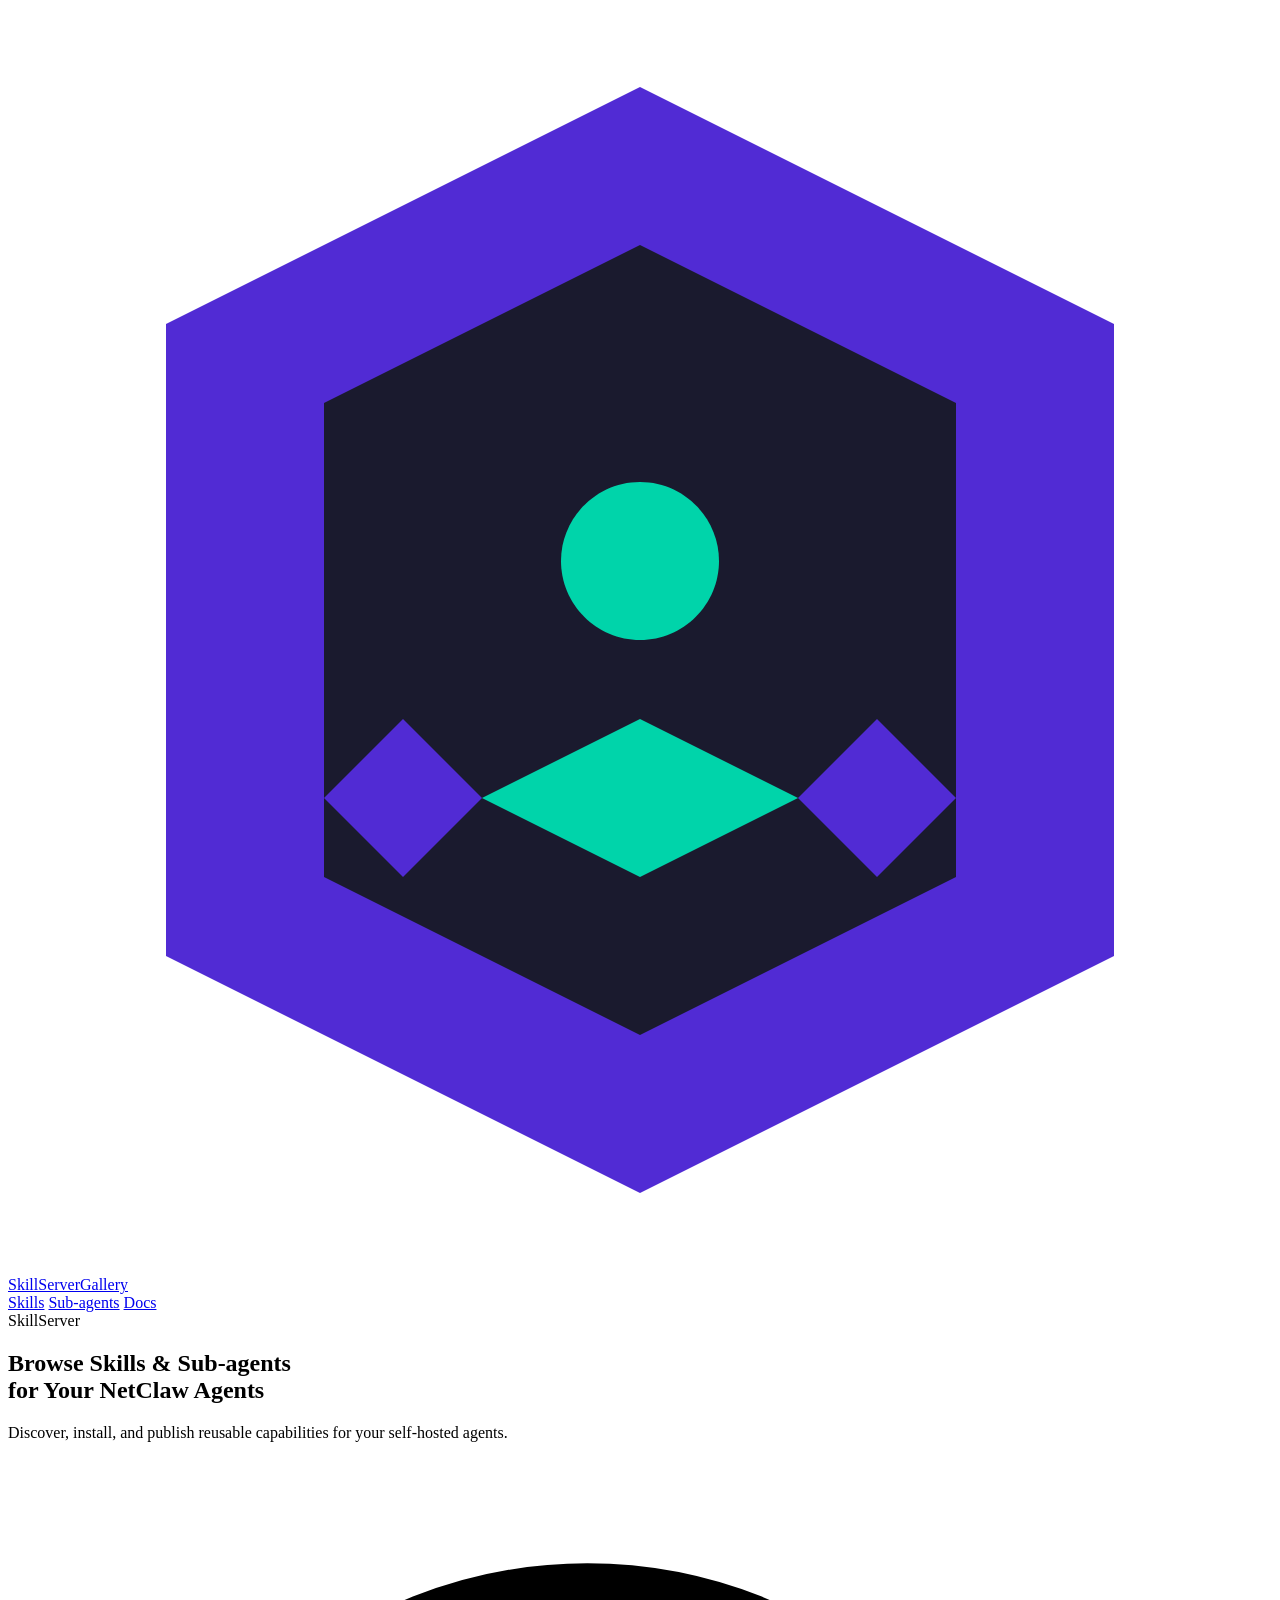
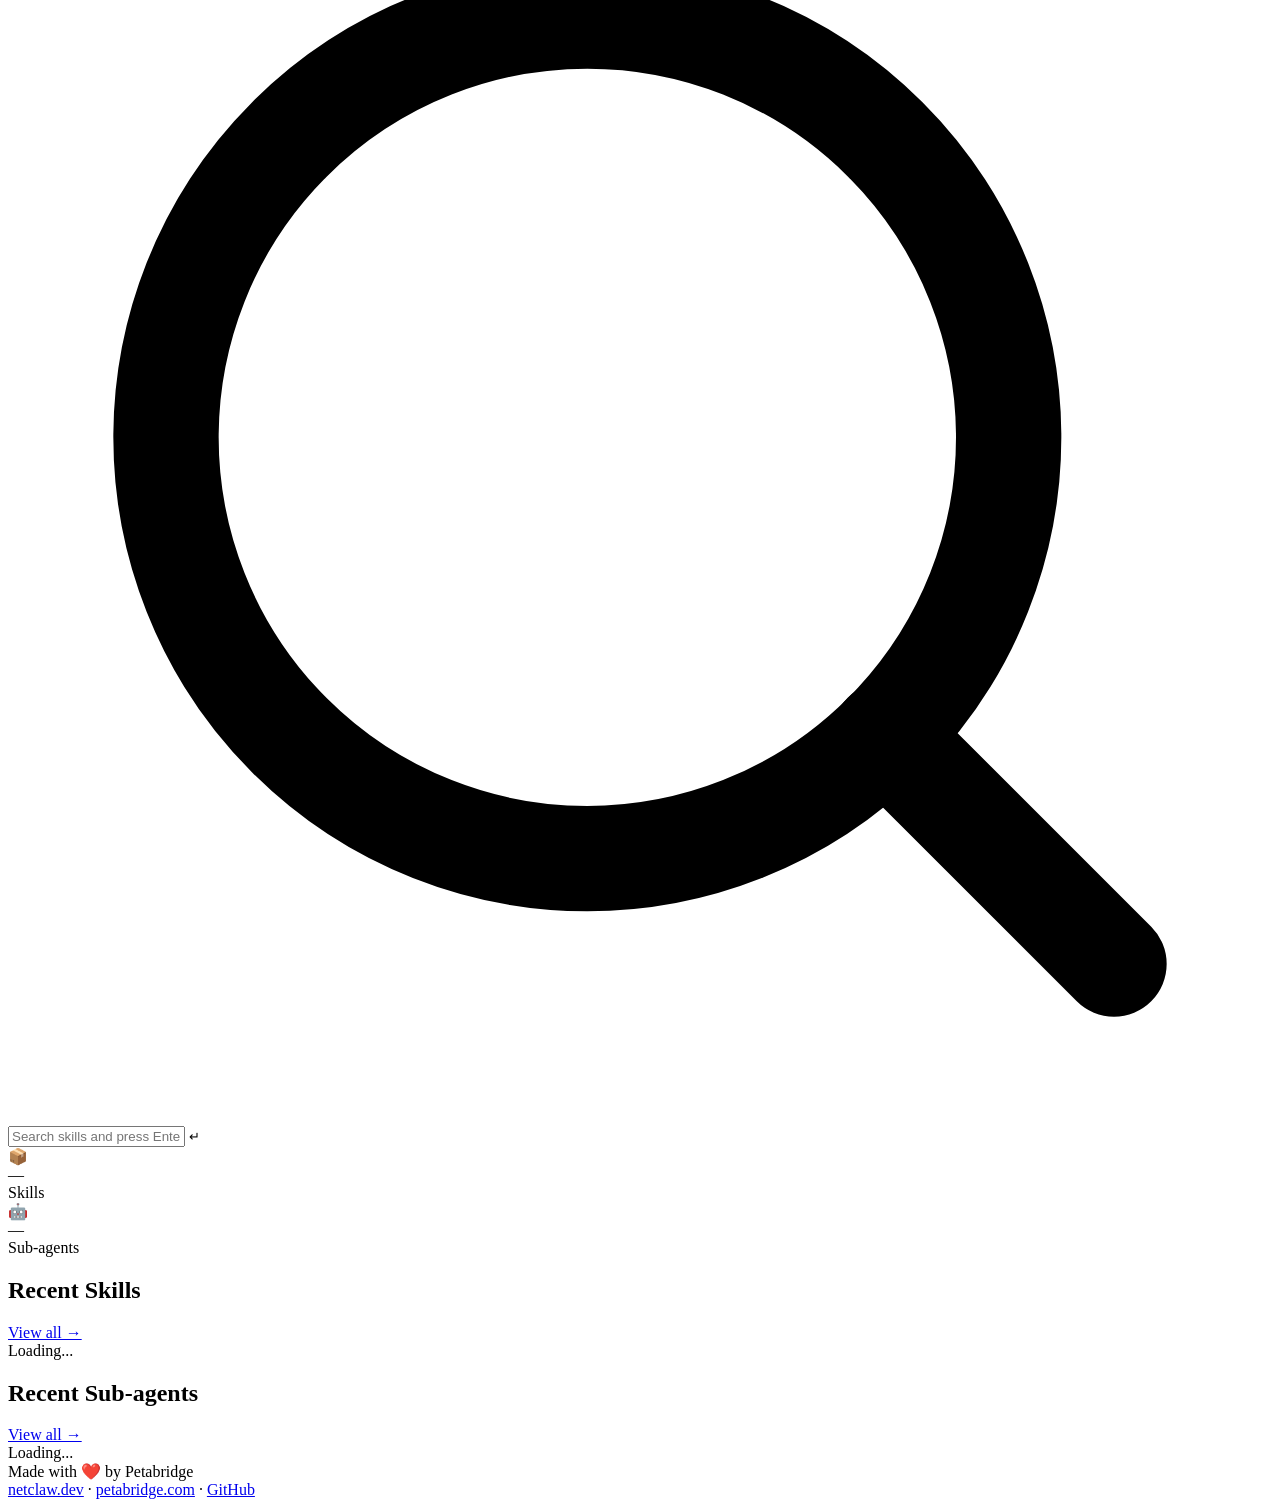
==== commit a0f72258: "fix: improve UI search, version navigation, and skill card cursor - Add pointer cursor to skill card" ====
--- a/src/SkillServer/wwwroot/index.html
+++ b/src/SkillServer/wwwroot/index.html
@@ -35,7 +35,8 @@
 
   <div class="search-wrap">
     <svg class="search-icon" viewBox="0 0 24 24" fill="none" stroke="currentColor" stroke-width="2" stroke-linecap="round" stroke-linejoin="round"><circle cx="11" cy="11" r="8"/><line x1="21" y1="21" x2="16.65" y2="16.65"/></svg>
-    <input type="text" class="search-input" id="search" placeholder="Search skills...">
+    <input type="text" class="search-input" id="search" placeholder="Search skills and press Enter..." aria-label="Search skills, press Enter to submit">
+    <kbd class="search-kbd">↵</kbd>
   </div>
 
   <div class="stats">
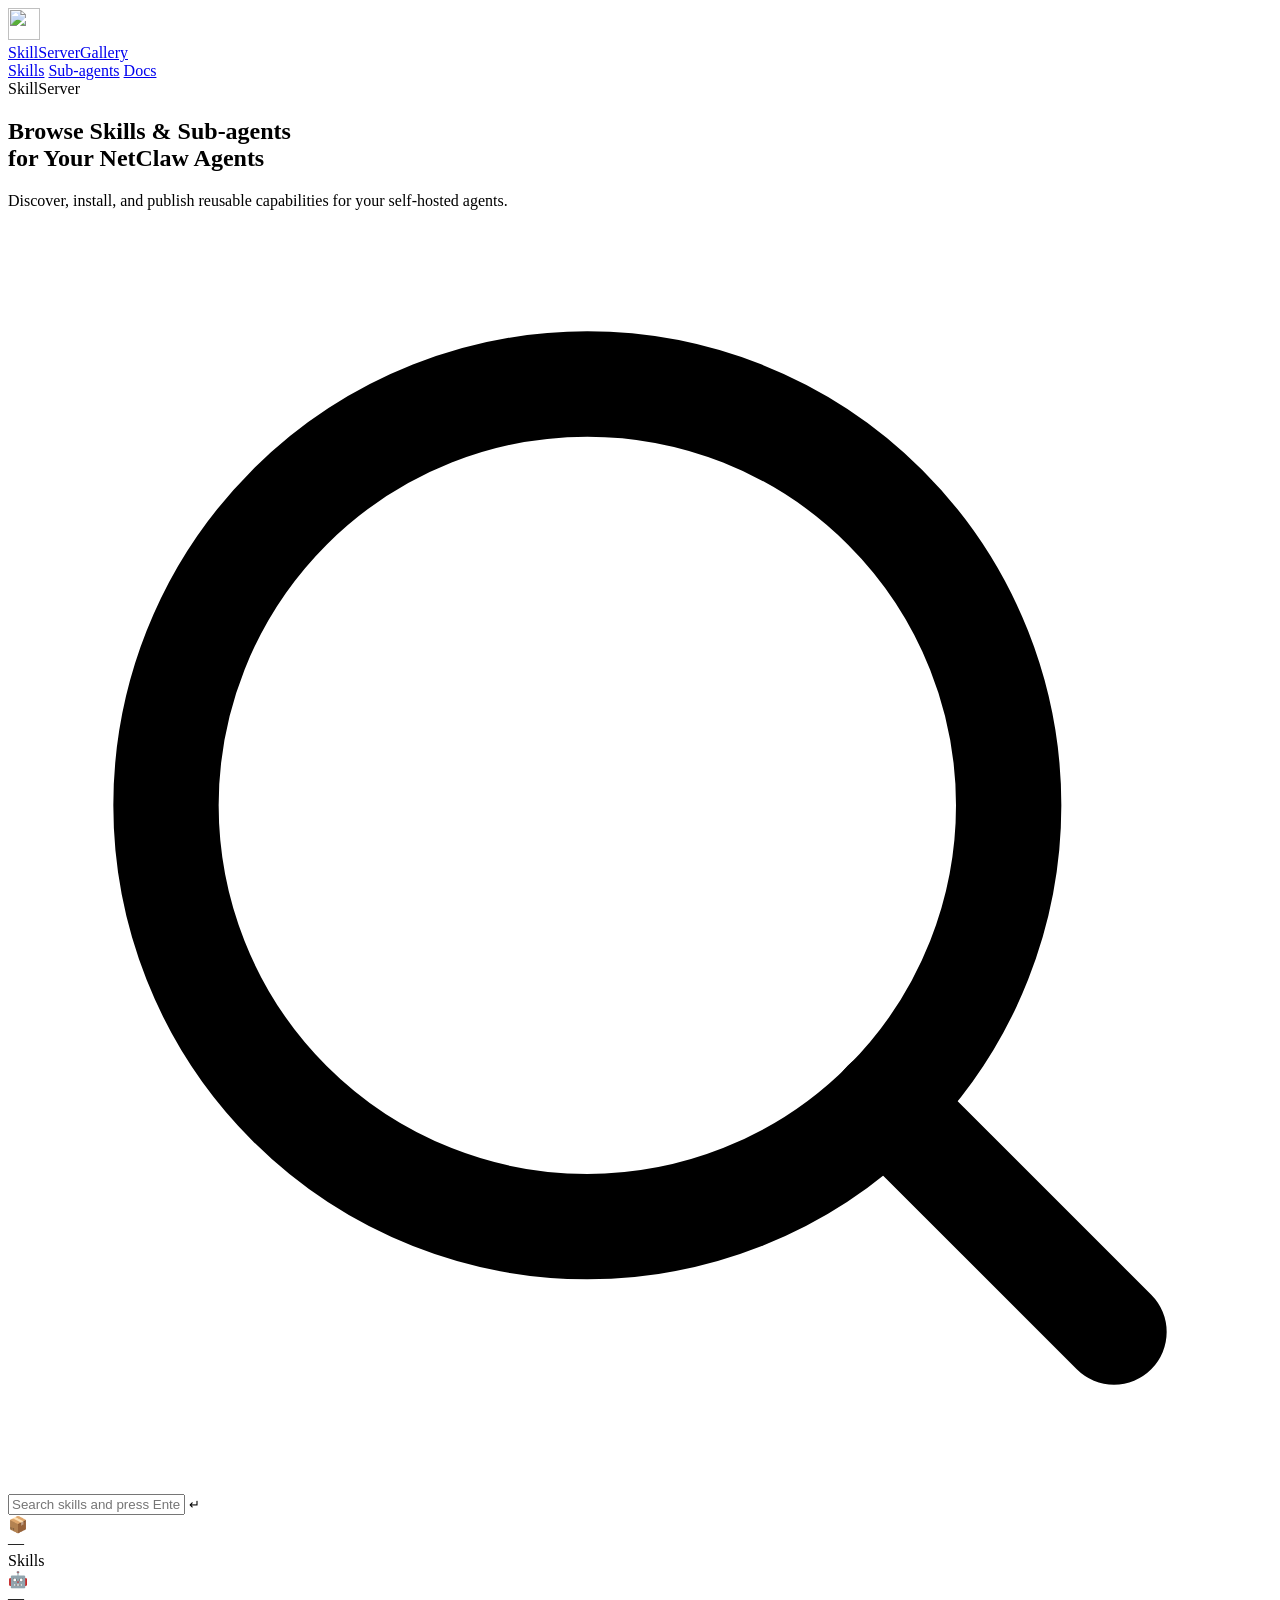
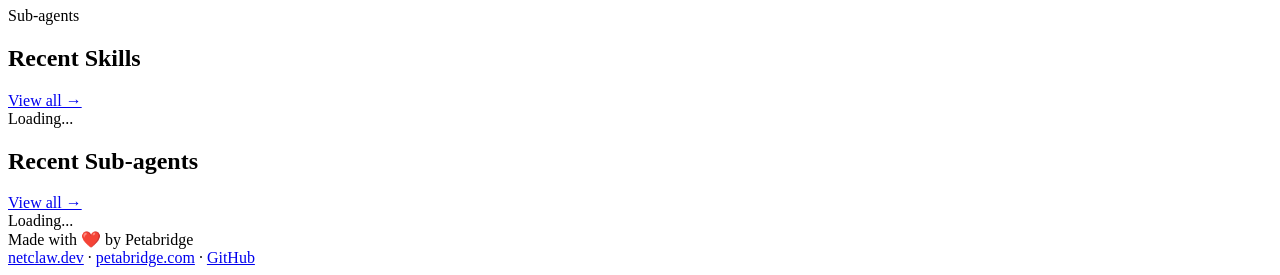
==== commit 2aae4356: "fix(gallery): add sub-agent version navigation and a favicon Sub-agent version history rows were pla" ====
--- a/src/SkillServer/wwwroot/index.html
+++ b/src/SkillServer/wwwroot/index.html
@@ -4,6 +4,8 @@
 <meta charset="utf-8">
 <meta name="viewport" content="width=device-width, initial-scale=1">
 <title>SkillServer Gallery</title>
+<link rel="icon" href="/favicon.ico" sizes="16x16 32x32 48x48">
+<link rel="icon" href="/logo.svg" type="image/svg+xml">
 <link rel="preconnect" href="https://fonts.googleapis.com">
 <link rel="preconnect" href="https://fonts.gstatic.com" crossorigin>
 <link href="https://fonts.googleapis.com/css2?family=Space+Grotesk:wght@400;500;600;700&display=swap" rel="stylesheet">
@@ -14,7 +16,7 @@
 <nav class="nav">
   <div class="nav-inner">
     <a href="/" class="nav-brand">
-      <svg viewBox="0 0 32 32" fill="none" xmlns="http://www.w3.org/2000/svg"><path d="M16 2L4 8v16l12 6 12-6V8L16 2z" fill="#512BD4"/><path d="M16 6l-8 4v12l8 4 8-4V10L16 6z" fill="#1a1a2e"/><path d="M14 14c0-1.1.9-2 2-2s2 .9 2 2-.9 2-2 2-2-.9-2-2z" fill="#00D4AA"/><path d="M12 20l4-2 4 2-4 2-4-2z" fill="#00D4AA"/><path d="M10 18l2 2-2 2-2-2 2-2z" fill="#512BD4"/><path d="M22 18l-2 2 2 2 2-2-2-2z" fill="#512BD4"/></svg>
+      <img src="/logo.svg" alt="" width="32" height="32">
       <div class="nav-brand-text">SkillServer<span>Gallery</span></div>
     </a>
     <div class="nav-links">
